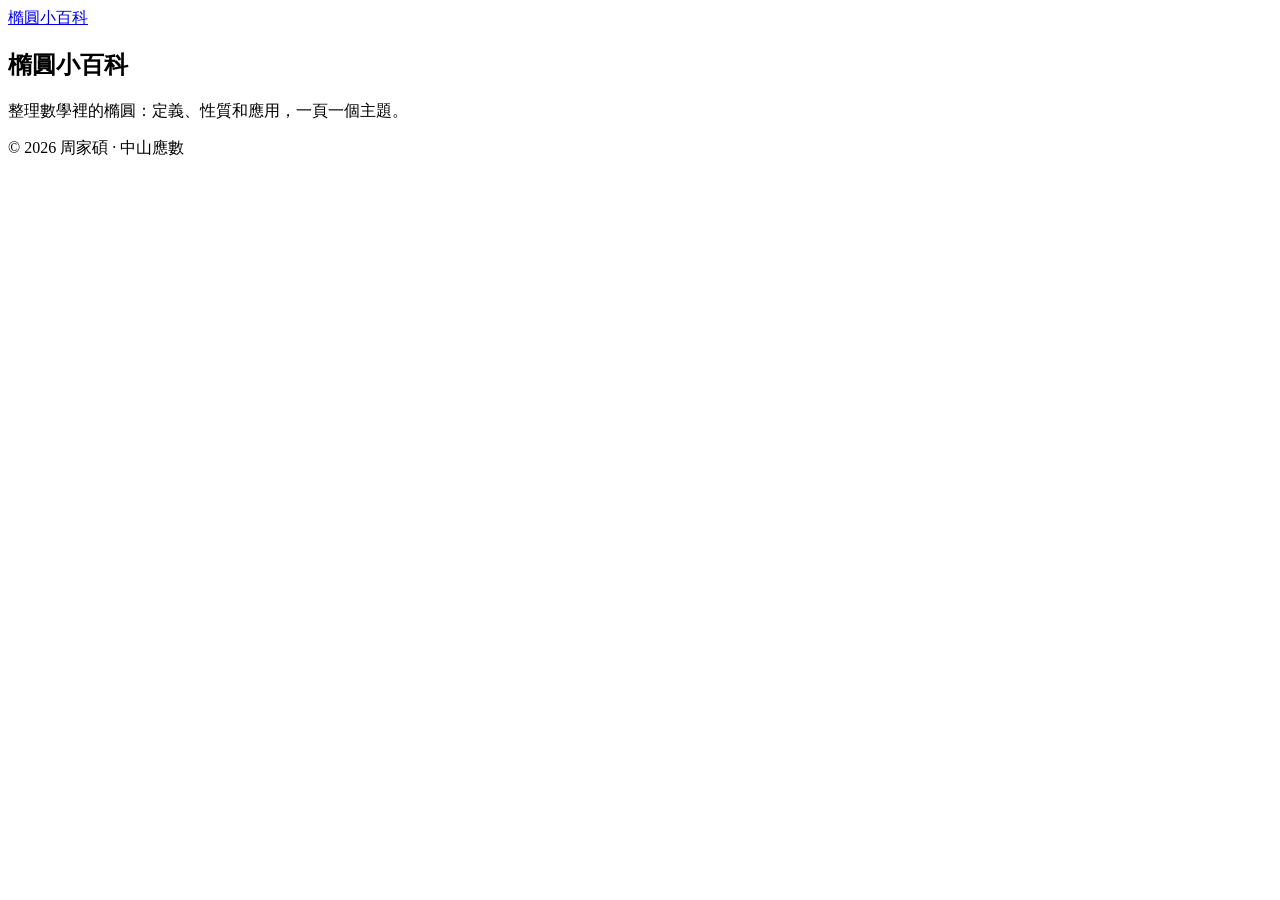
==== index.html @ d0c20e82 "Add files via upload" ====
<!DOCTYPE html>
<html lang="zh-Hant">
<head>
  <meta charset="UTF-8">
  <meta name="viewport" content="width=device-width, initial-scale=1">
  <title>橢圓小百科</title>
  <link rel="stylesheet" href="assets/style.css">
</head>
<body>
  <header class="site-header">
    <div class="container">
      <a class="site-title" href="index.html">橢圓小百科</a>
    </div>
  </header>

  <main class="container">
    <section class="hero">
      <h1>橢圓小百科</h1>
      <p>整理數學裡的橢圓：定義、性質和應用，一頁一個主題。</p>
    </section>

    <!-- 卡片由 main.js 自動產生 -->
    <div id="page-list"></div>
  </main>

  <footer class="site-footer">
    <div class="container">© 2026 周家碩 · 中山應數</div>
  </footer>

  <script src="assets/pages.js"></script>
  <script src="assets/main.js"></script>
</body>
</html>
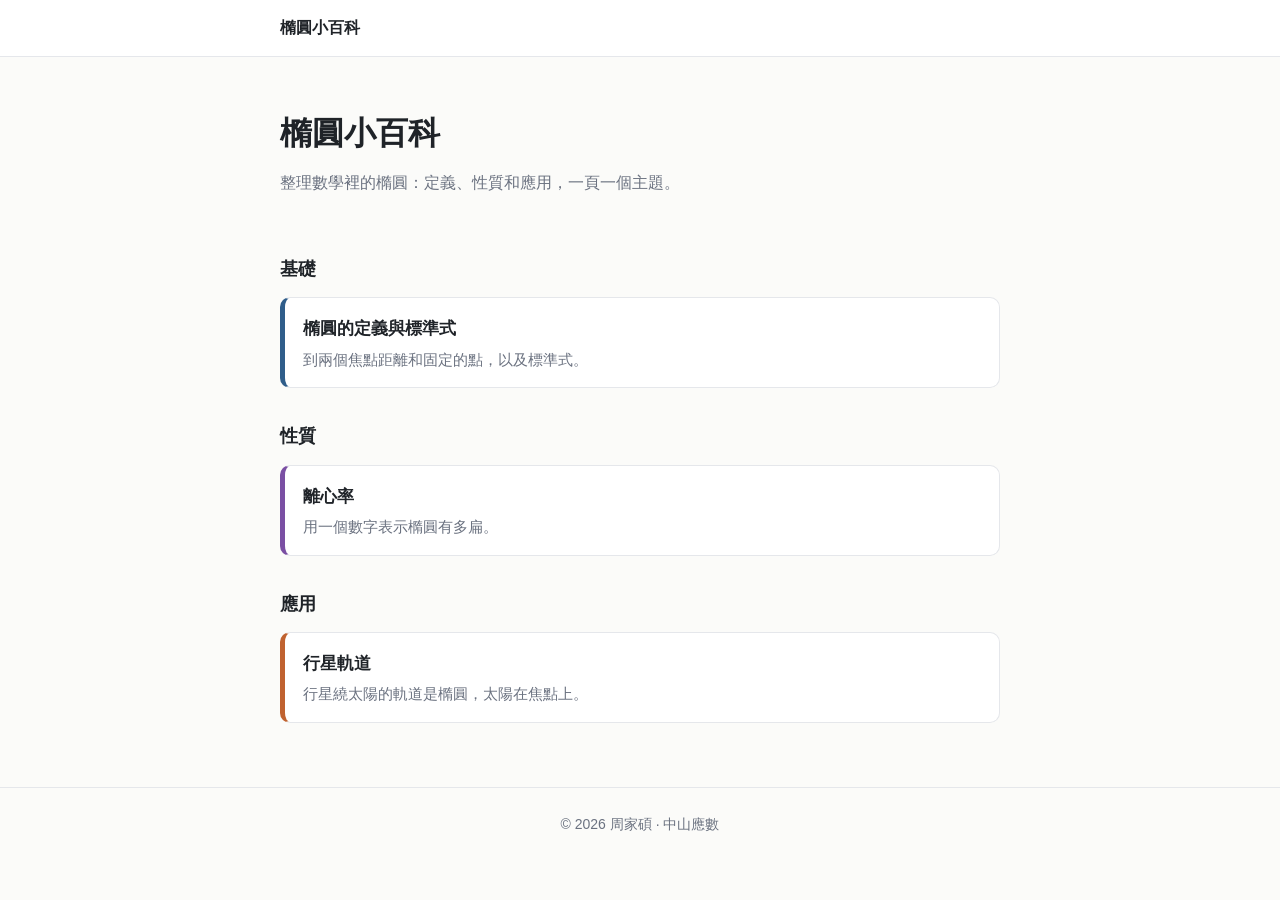
==== commit dbb15b2c: "Add files via upload" ====
--- a/index.html
+++ b/index.html
@@ -4,7 +4,7 @@
   <meta charset="UTF-8">
   <meta name="viewport" content="width=device-width, initial-scale=1">
   <title>橢圓小百科</title>
-  <link rel="stylesheet" href="assets/style.css">
+  <link rel="stylesheet" href="style.css">
 </head>
 <body>
   <header class="site-header">
@@ -27,7 +27,7 @@
     <div class="container">© 2026 周家碩 · 中山應數</div>
   </footer>
 
-  <script src="assets/pages.js"></script>
-  <script src="assets/main.js"></script>
+  <script src="pages.js"></script>
+  <script src="main.js"></script>
 </body>
 </html>
--- a/style.css
+++ b/style.css
@@ -0,0 +1,151 @@
+/* ===== 1. 變數 ===== */
+:root {
+  --bg: #fbfbf9;
+  --surface: #ffffff;
+  --text: #1f2328;
+  --muted: #6b7280;
+  --border: #e5e7eb;
+  --accent: #2f5d8a;
+
+  /* 分類主題色（新增課程時在此加變數） */
+  --c-basics: #2f5d8a;
+  --c-properties: #7a4fa3;
+  --c-applications: #c0622f;
+
+  /* 區塊色 */
+  --def: #2f5d8a;
+  --thm: #7a4fa3;
+  --ex: #2f7d6d;
+  --warn: #b4472f;
+
+  --radius: 10px;
+  --maxw: 760px;
+  font-family: -apple-system, BlinkMacSystemFont, "Segoe UI", "Noto Sans TC",
+    "PingFang TC", "Microsoft JhengHei", sans-serif;
+}
+
+@media (prefers-color-scheme: dark) {
+  :root {
+    --bg: #15171a;
+    --surface: #1d2024;
+    --text: #e6e6e6;
+    --muted: #9aa0a6;
+    --border: #2e3237;
+    --accent: #7fb0e0;
+  }
+}
+
+/* ===== 2. 基本 ===== */
+* { box-sizing: border-box; }
+body {
+  margin: 0;
+  background: var(--bg);
+  color: var(--text);
+  line-height: 1.75;
+}
+a { color: var(--accent); }
+.container { max-width: var(--maxw); margin: 0 auto; padding: 0 20px; }
+
+/* ===== 3. 頁首 / 頁尾 ===== */
+.site-header {
+  border-bottom: 1px solid var(--border);
+  background: var(--surface);
+}
+.site-header .container {
+  display: flex; align-items: center; justify-content: space-between;
+  height: 56px;
+}
+.site-title { font-weight: 700; text-decoration: none; color: var(--text); }
+.site-footer {
+  margin-top: 64px; padding: 24px 0;
+  border-top: 1px solid var(--border);
+  color: var(--muted); font-size: 0.875rem; text-align: center;
+}
+
+/* ===== 4. 首頁 ===== */
+.hero { padding: 48px 0 24px; }
+.hero h1 { margin: 0 0 8px; font-size: 2rem; }
+.hero p { margin: 0; color: var(--muted); }
+
+
+.group h2 { font-size: 1.15rem; margin: 32px 0 12px; }
+.cards { display: grid; gap: 12px; }
+.card {
+  display: block; text-decoration: none; color: inherit;
+  background: var(--surface); border: 1px solid var(--border);
+  border-left: 5px solid var(--course-color, var(--accent));
+  border-radius: var(--radius); padding: 14px 18px;
+  transition: transform .15s, box-shadow .15s;
+}
+.card:hover { transform: translateY(-2px); box-shadow: 0 4px 14px rgba(0,0,0,.06); }
+.card-meta { font-size: 0.8rem; color: var(--muted); }
+.card h3 { margin: 2px 0 4px; font-size: 1.05rem; }
+.card p { margin: 0; font-size: 0.92rem; color: var(--muted); }
+.tags { margin-top: 8px; display: flex; flex-wrap: wrap; gap: 6px; }
+.tag {
+  font-size: 0.75rem; padding: 2px 8px; border-radius: 999px;
+  background: var(--bg); border: 1px solid var(--border); color: var(--muted);
+}
+.empty { color: var(--muted); padding: 24px 0; }
+
+/* 分類主題色對應 */
+[data-cat="basics"] { --course-color: var(--c-basics); }
+[data-cat="properties"] { --course-color: var(--c-properties); }
+[data-cat="applications"] { --course-color: var(--c-applications); }
+
+/* ===== 5. 筆記頁 ===== */
+.note-header { padding: 40px 0 8px; }
+.course-label {
+  display: inline-block; font-size: 0.8rem; font-weight: 600;
+  color: #fff; background: var(--course-color, var(--accent));
+  padding: 2px 10px; border-radius: 999px;
+}
+.note-header h1 { margin: 10px 0 4px; font-size: 1.8rem; line-height: 1.35; }
+.note-meta { color: var(--muted); font-size: 0.875rem; }
+
+article h2 { margin-top: 36px; font-size: 1.25rem; }
+
+.summary {
+  background: var(--surface); border: 1px solid var(--border);
+  border-radius: var(--radius); padding: 4px 20px; margin: 24px 0;
+}
+.summary h2 { margin-top: 16px; font-size: 1rem; }
+
+.box {
+  background: var(--surface); border: 1px solid var(--border);
+  border-left: 4px solid var(--box-color); border-radius: var(--radius);
+  padding: 4px 18px; margin: 18px 0; overflow-x: auto;
+}
+.box-title { font-weight: 700; color: var(--box-color); margin: 12px 0 4px; }
+.box.def { --box-color: var(--def); }
+.box.thm { --box-color: var(--thm); }
+.box.ex { --box-color: var(--ex); }
+.box.warn { --box-color: var(--warn); }
+
+details.proof {
+  border: 1px dashed var(--border); border-radius: var(--radius);
+  padding: 8px 18px; margin: 12px 0 18px;
+}
+details.proof summary { cursor: pointer; color: var(--muted); font-weight: 600; }
+details.proof[open] summary { margin-bottom: 8px; }
+
+.refs { margin-top: 36px; font-size: 0.92rem; }
+
+/* 上一篇 / 下一篇（由 main.js 產生） */
+.pager { display: flex; justify-content: space-between; gap: 12px; margin-top: 40px; }
+.pager a {
+  flex: 1; text-decoration: none; color: inherit;
+  border: 1px solid var(--border); border-radius: var(--radius);
+  padding: 12px 16px; background: var(--surface);
+}
+.pager a.next { text-align: right; }
+.pager small { display: block; color: var(--muted); }
+
+/* ===== 6. RWD ===== */
+@media (max-width: 640px) {
+  .hero h1 { font-size: 1.6rem; }
+  .note-header h1 { font-size: 1.45rem; }
+  .pager { flex-direction: column; }
+  .pager a.next { text-align: left; }
+}
+
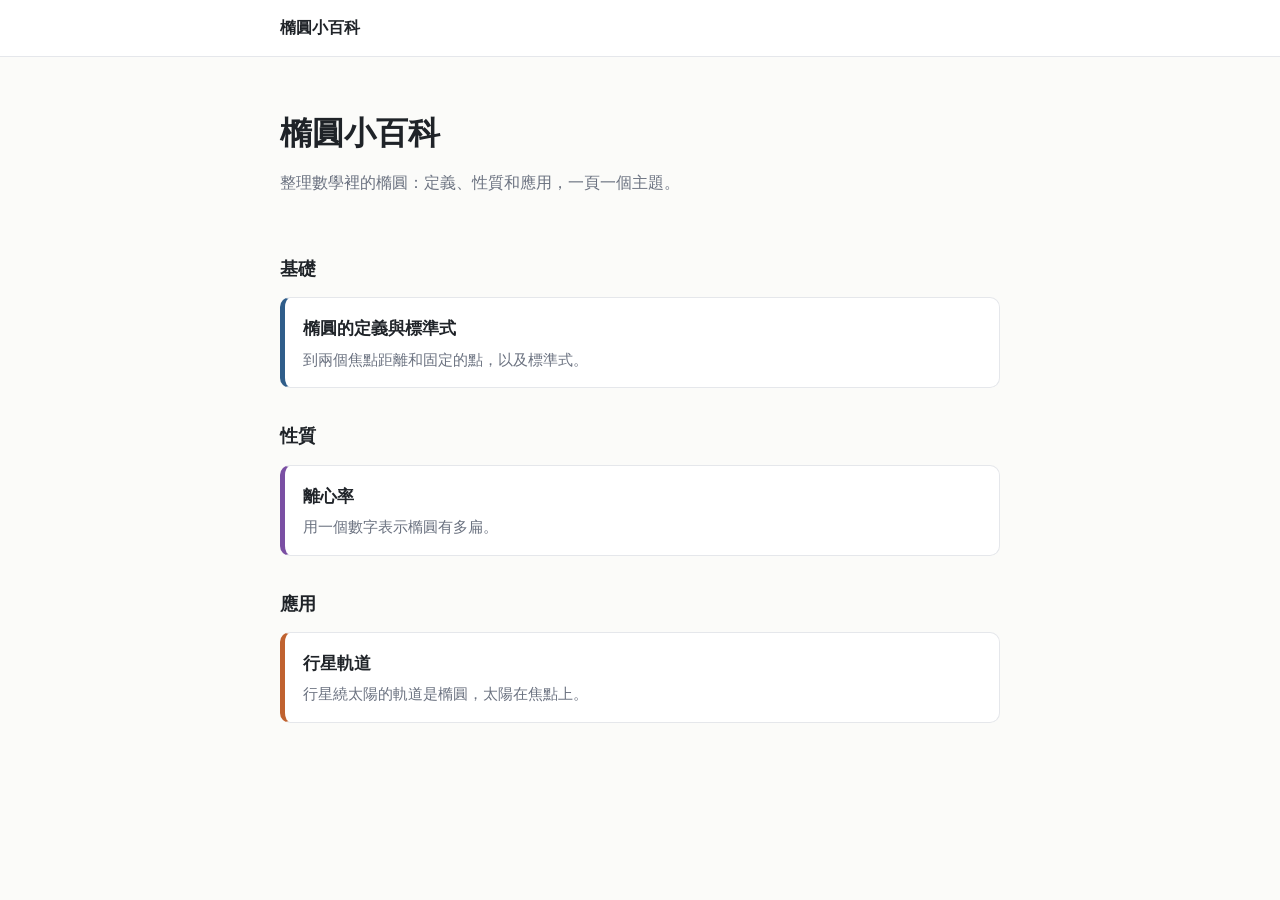
==== commit 7990db25: "Add files via upload" ====
--- a/index.html
+++ b/index.html
@@ -23,9 +23,6 @@
     <div id="page-list"></div>
   </main>
 
-  <footer class="site-footer">
-    <div class="container">© 2026 周家碩 · 中山應數</div>
-  </footer>
 
   <script src="pages.js"></script>
   <script src="main.js"></script>
